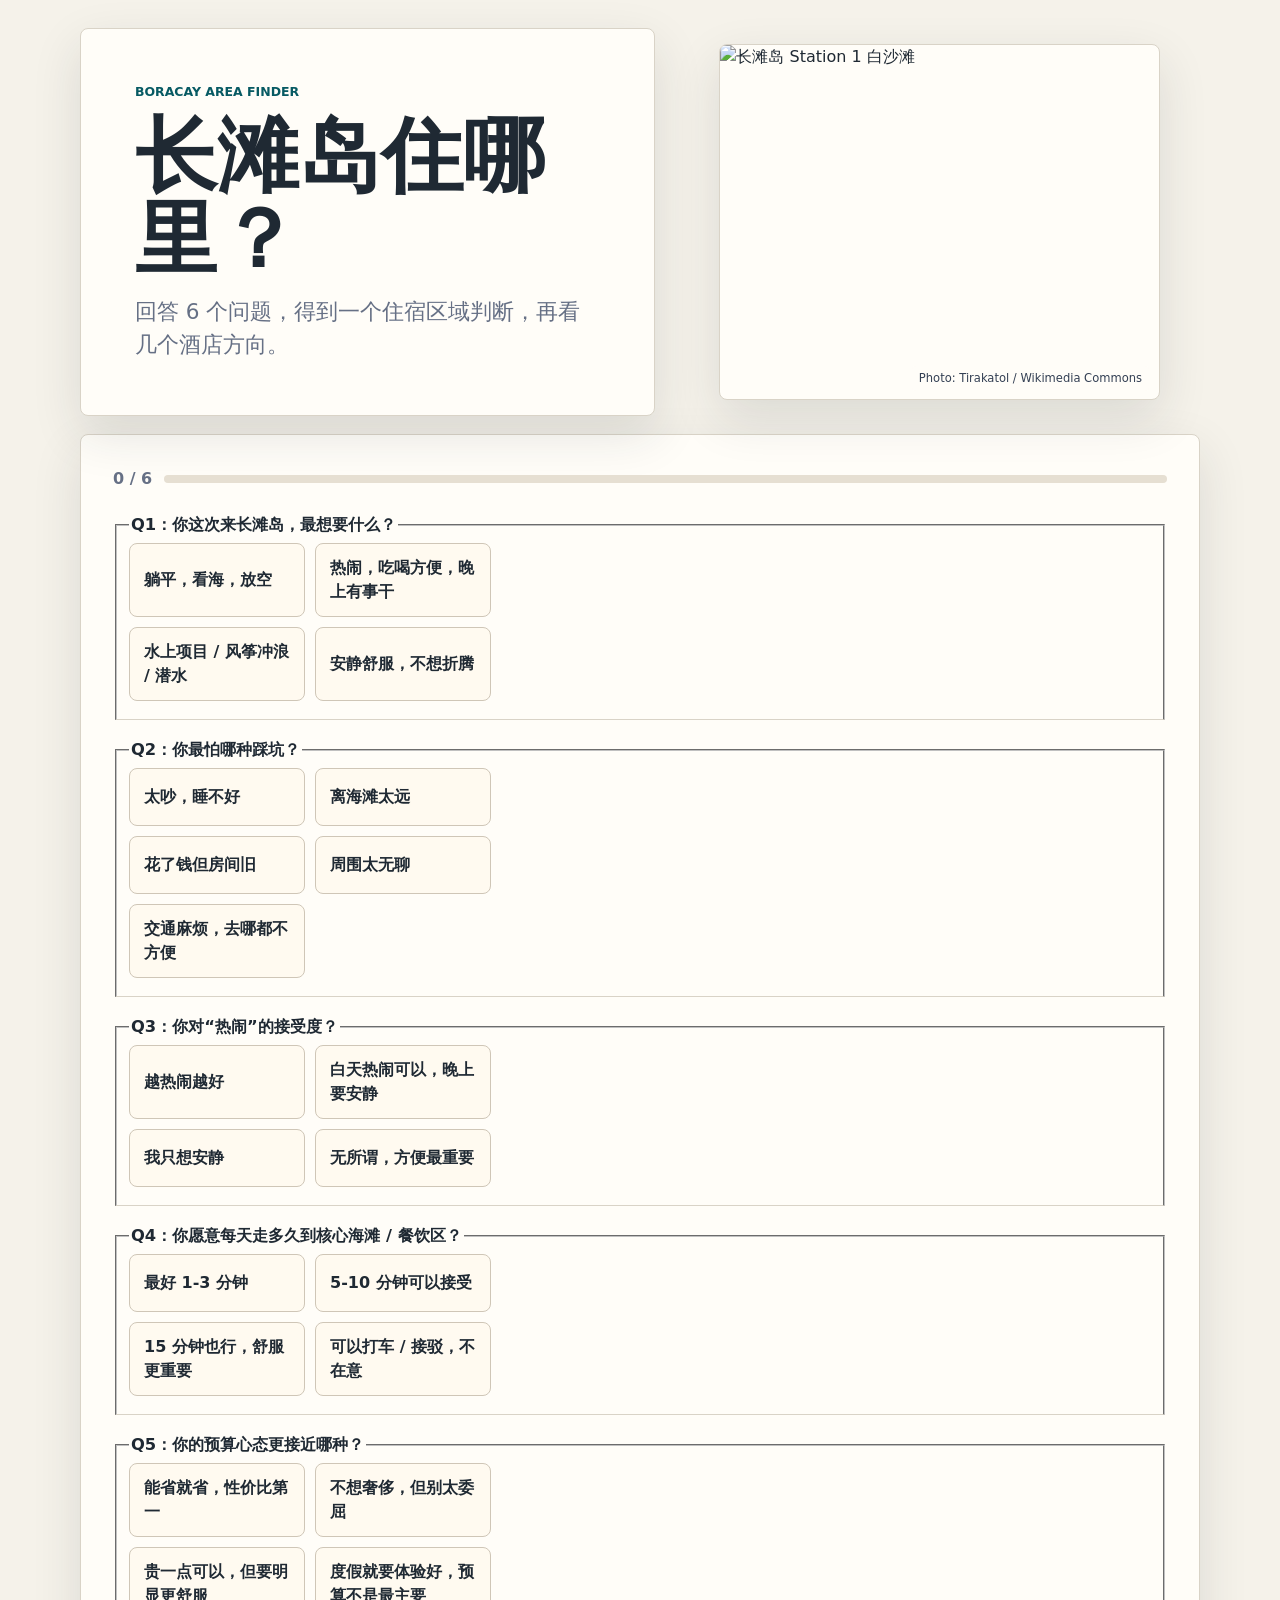
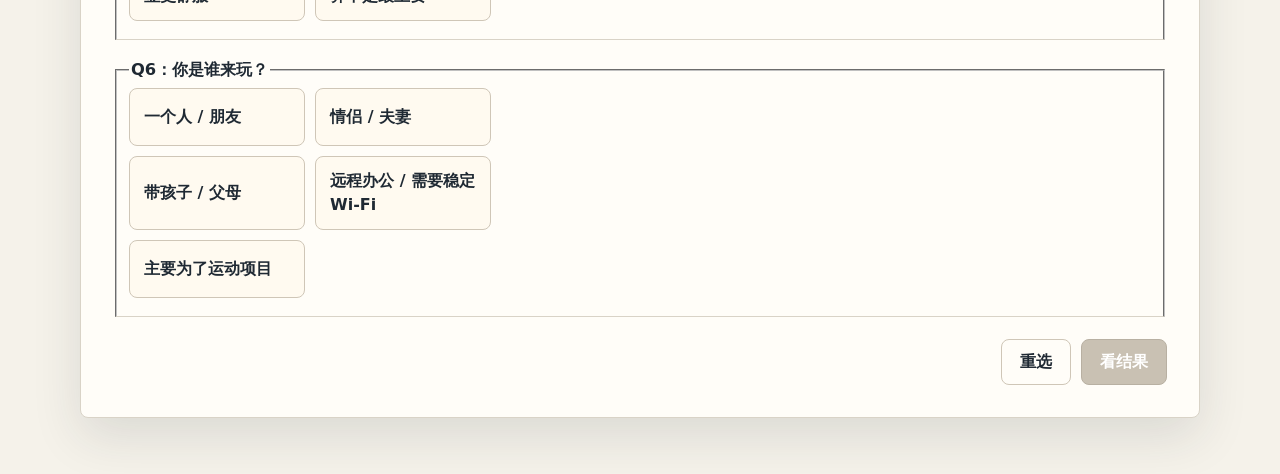
==== index.html @ ae8f5833 "Build Boracay area finder MVP" ====
<!doctype html>
<html lang="zh-CN">
  <head>
    <meta charset="utf-8" />
    <meta name="viewport" content="width=device-width, initial-scale=1" />
    <title>长滩岛住哪里？</title>
    <meta
      name="description"
      content="回答 6 个问题，判断你更适合住在长滩岛哪个区域。"
    />
    <link rel="stylesheet" href="./styles.css" />
  </head>
  <body>
    <main class="app-shell">
      <section class="intro" aria-labelledby="page-title">
        <div class="intro-copy">
          <p class="eyebrow">Boracay Area Finder</p>
          <h1 id="page-title">长滩岛住哪里？</h1>
          <p class="intro-line">
            回答 6 个问题，得到一个住宿区域判断，再看几个酒店方向。
          </p>
        </div>
        <figure class="beach-photo">
          <img
            src="https://commons.wikimedia.org/wiki/Special:Redirect/file/Station_1_beach%2C_boracay_island.jpg?width=1200"
            alt="长滩岛 Station 1 白沙滩"
          />
          <figcaption>Photo: Tirakatol / Wikimedia Commons</figcaption>
        </figure>
      </section>

      <section class="quiz-panel" aria-label="住宿区域问卷">
        <div class="progress-row">
          <span id="progressText">0 / 6</span>
          <div class="progress-track" aria-hidden="true">
            <div id="progressBar" class="progress-bar"></div>
          </div>
        </div>

        <form id="quizForm" class="quiz-form"></form>

        <div class="actions">
          <button id="resetButton" class="ghost-button" type="button">重选</button>
          <button id="resultButton" class="primary-button" type="button" disabled>
            看结果
          </button>
        </div>
      </section>

      <section id="resultPanel" class="result-panel" aria-live="polite" hidden>
        <div class="result-header">
          <p class="eyebrow">Result</p>
          <h2>
            你最适合住：
            <span id="mainAreaName"></span>
          </h2>
          <p id="needSummary" class="need-summary"></p>
        </div>

        <div class="result-grid">
          <section class="result-block">
            <h3>为什么是这里</h3>
            <p id="reasonText"></p>
          </section>

          <section class="result-block compact-list">
            <h3>备选</h3>
            <ul id="backupList"></ul>
          </section>

          <section class="result-block compact-list">
            <h3>不建议</h3>
            <ul id="avoidList"></ul>
          </section>
        </div>

        <section class="checks-block">
          <h3>选酒店时重点看</h3>
          <ol id="checkList"></ol>
        </section>

        <section class="hotel-section">
          <div class="section-heading">
            <h3>酒店候选</h3>
            <p>候选库是人工维护的初筛方向，预订前要重新看近一年评论、价格和取消政策。</p>
          </div>
          <div id="hotelList" class="hotel-list"></div>
        </section>
      </section>
    </main>

    <script src="./data/boracay-hotels.js"></script>
    <script src="./app.js"></script>
  </body>
</html>
---- styles.css ----
:root {
  color-scheme: light;
  --bg: #f5f2ea;
  --panel: #fffdf8;
  --ink: #1f2933;
  --muted: #667085;
  --line: #d9d3c7;
  --teal: #007c89;
  --teal-deep: #075a63;
  --coral: #d45b3f;
  --amber: #b9851f;
  --green: #2f7d57;
  --shadow: 0 18px 50px rgba(31, 41, 51, 0.12);
}

* {
  box-sizing: border-box;
}

body {
  margin: 0;
  min-width: 320px;
  background: var(--bg);
  color: var(--ink);
  font-family:
    Inter, ui-sans-serif, system-ui, -apple-system, BlinkMacSystemFont, "Segoe UI",
    sans-serif;
  line-height: 1.5;
}

button,
input {
  font: inherit;
}

.app-shell {
  width: min(1120px, calc(100% - 32px));
  margin: 0 auto;
  padding: 28px 0 56px;
}

.intro {
  display: grid;
  grid-template-columns: minmax(0, 1.05fr) minmax(280px, 0.95fr);
  gap: 24px;
  align-items: stretch;
  margin-bottom: 18px;
}

.intro-copy,
.beach-photo,
.quiz-panel,
.result-panel {
  border: 1px solid var(--line);
  border-radius: 8px;
  background: var(--panel);
  box-shadow: var(--shadow);
}

.intro-copy {
  display: flex;
  min-height: 280px;
  flex-direction: column;
  justify-content: center;
  padding: clamp(28px, 5vw, 54px);
}

.eyebrow {
  margin: 0 0 12px;
  color: var(--teal-deep);
  font-size: 0.78rem;
  font-weight: 750;
  text-transform: uppercase;
}

h1,
h2,
h3,
p {
  margin-top: 0;
}

h1 {
  margin-bottom: 16px;
  font-size: clamp(2.35rem, 7vw, 5.1rem);
  line-height: 1.02;
  letter-spacing: 0;
}

h2 {
  margin-bottom: 12px;
  font-size: clamp(1.65rem, 4vw, 2.8rem);
  line-height: 1.12;
  letter-spacing: 0;
}

h3 {
  margin-bottom: 10px;
  font-size: 1rem;
  line-height: 1.2;
}

.intro-line {
  max-width: 620px;
  margin-bottom: 0;
  color: var(--muted);
  font-size: clamp(1.02rem, 2.2vw, 1.35rem);
}

.beach-photo {
  position: relative;
  min-height: 280px;
  overflow: hidden;
}

.beach-photo img {
  display: block;
  width: 100%;
  height: 100%;
  min-height: 280px;
  object-fit: cover;
}

.beach-photo figcaption {
  position: absolute;
  right: 10px;
  bottom: 8px;
  max-width: calc(100% - 20px);
  border-radius: 4px;
  background: rgba(255, 253, 248, 0.86);
  color: #344054;
  font-size: 0.72rem;
  padding: 4px 7px;
}

.quiz-panel,
.result-panel {
  padding: clamp(18px, 4vw, 32px);
}

.progress-row {
  display: grid;
  grid-template-columns: auto minmax(120px, 1fr);
  gap: 12px;
  align-items: center;
  margin-bottom: 22px;
  color: var(--muted);
  font-weight: 700;
}

.progress-track {
  height: 8px;
  overflow: hidden;
  border-radius: 999px;
  background: #e6dfd2;
}

.progress-bar {
  width: 0;
  height: 100%;
  border-radius: inherit;
  background: linear-gradient(90deg, var(--teal), var(--coral));
  transition: width 160ms ease;
}

.quiz-form {
  display: grid;
  gap: 18px;
}

.question-block {
  display: grid;
  grid-template-columns: minmax(180px, 0.72fr) minmax(0, 1.28fr);
  gap: 16px;
  align-items: start;
  padding-bottom: 18px;
  border-bottom: 1px solid var(--line);
}

.question-title {
  margin-bottom: 0;
  font-size: 1.02rem;
  font-weight: 800;
}

.options-grid {
  display: grid;
  grid-template-columns: repeat(2, minmax(0, 1fr));
  gap: 10px;
}

.option-button {
  min-height: 58px;
  border: 1px solid #cfc6b7;
  border-radius: 8px;
  background: #fffaf0;
  color: var(--ink);
  cursor: pointer;
  font-weight: 700;
  padding: 12px 14px;
  text-align: left;
  transition:
    background 140ms ease,
    border-color 140ms ease,
    color 140ms ease,
    transform 140ms ease;
}

.option-button:hover {
  border-color: var(--teal);
  transform: translateY(-1px);
}

.option-button.is-selected {
  border-color: var(--teal-deep);
  background: var(--teal);
  color: #fff;
}

.actions {
  display: flex;
  justify-content: flex-end;
  gap: 10px;
  margin-top: 22px;
}

.primary-button,
.ghost-button {
  min-height: 44px;
  border-radius: 8px;
  cursor: pointer;
  font-weight: 800;
  padding: 10px 18px;
}

.primary-button {
  border: 1px solid var(--teal-deep);
  background: var(--teal-deep);
  color: #fff;
}

.primary-button:disabled {
  border-color: #b8b0a2;
  background: #c9c1b3;
  cursor: not-allowed;
}

.ghost-button {
  border: 1px solid #cfc6b7;
  background: transparent;
  color: var(--ink);
}

.result-panel {
  margin-top: 18px;
}

.result-header {
  margin-bottom: 22px;
}

.need-summary {
  max-width: 820px;
  margin-bottom: 0;
  color: var(--teal-deep);
  font-size: 1.14rem;
  font-weight: 750;
}

.result-grid {
  display: grid;
  grid-template-columns: minmax(0, 1.35fr) repeat(2, minmax(200px, 0.82fr));
  gap: 14px;
}

.result-block,
.checks-block {
  border: 1px solid var(--line);
  border-radius: 8px;
  background: #fffaf0;
  padding: 18px;
}

.result-block p,
.section-heading p {
  margin-bottom: 0;
  color: var(--muted);
}

.compact-list ul,
.checks-block ol {
  display: grid;
  gap: 10px;
  margin: 0;
  padding-left: 20px;
}

.compact-list li,
.checks-block li {
  color: #344054;
}

.checks-block {
  margin-top: 14px;
}

.hotel-section {
  margin-top: 24px;
}

.section-heading {
  display: flex;
  justify-content: space-between;
  gap: 18px;
  align-items: end;
  margin-bottom: 14px;
}

.section-heading h3 {
  margin-bottom: 0;
}

.section-heading p {
  max-width: 560px;
  font-size: 0.92rem;
}

.hotel-list {
  display: grid;
  grid-template-columns: repeat(3, minmax(0, 1fr));
  gap: 12px;
}

.hotel-card {
  display: grid;
  min-height: 220px;
  border: 1px solid var(--line);
  border-radius: 8px;
  background: #fffdf8;
  padding: 16px;
}

.hotel-card h4 {
  margin: 0 0 8px;
  font-size: 1.02rem;
}

.hotel-card p {
  margin-bottom: 10px;
  color: var(--muted);
}

.hotel-meta {
  display: flex;
  flex-wrap: wrap;
  gap: 6px;
  margin-top: auto;
}

.pill {
  border-radius: 999px;
  background: #eaf4f1;
  color: var(--green);
  font-size: 0.76rem;
  font-weight: 800;
  padding: 4px 8px;
}

.watch {
  color: var(--coral);
  font-weight: 750;
}

@media (max-width: 860px) {
  .intro,
  .question-block,
  .result-grid,
  .hotel-list {
    grid-template-columns: 1fr;
  }

  .intro-copy {
    min-height: 0;
  }

  .section-heading {
    display: block;
  }
}

@media (max-width: 560px) {
  .app-shell {
    width: min(100% - 20px, 1120px);
    padding-top: 10px;
  }

  .options-grid {
    grid-template-columns: 1fr;
  }

  .actions {
    display: grid;
    grid-template-columns: 1fr 1fr;
  }
}
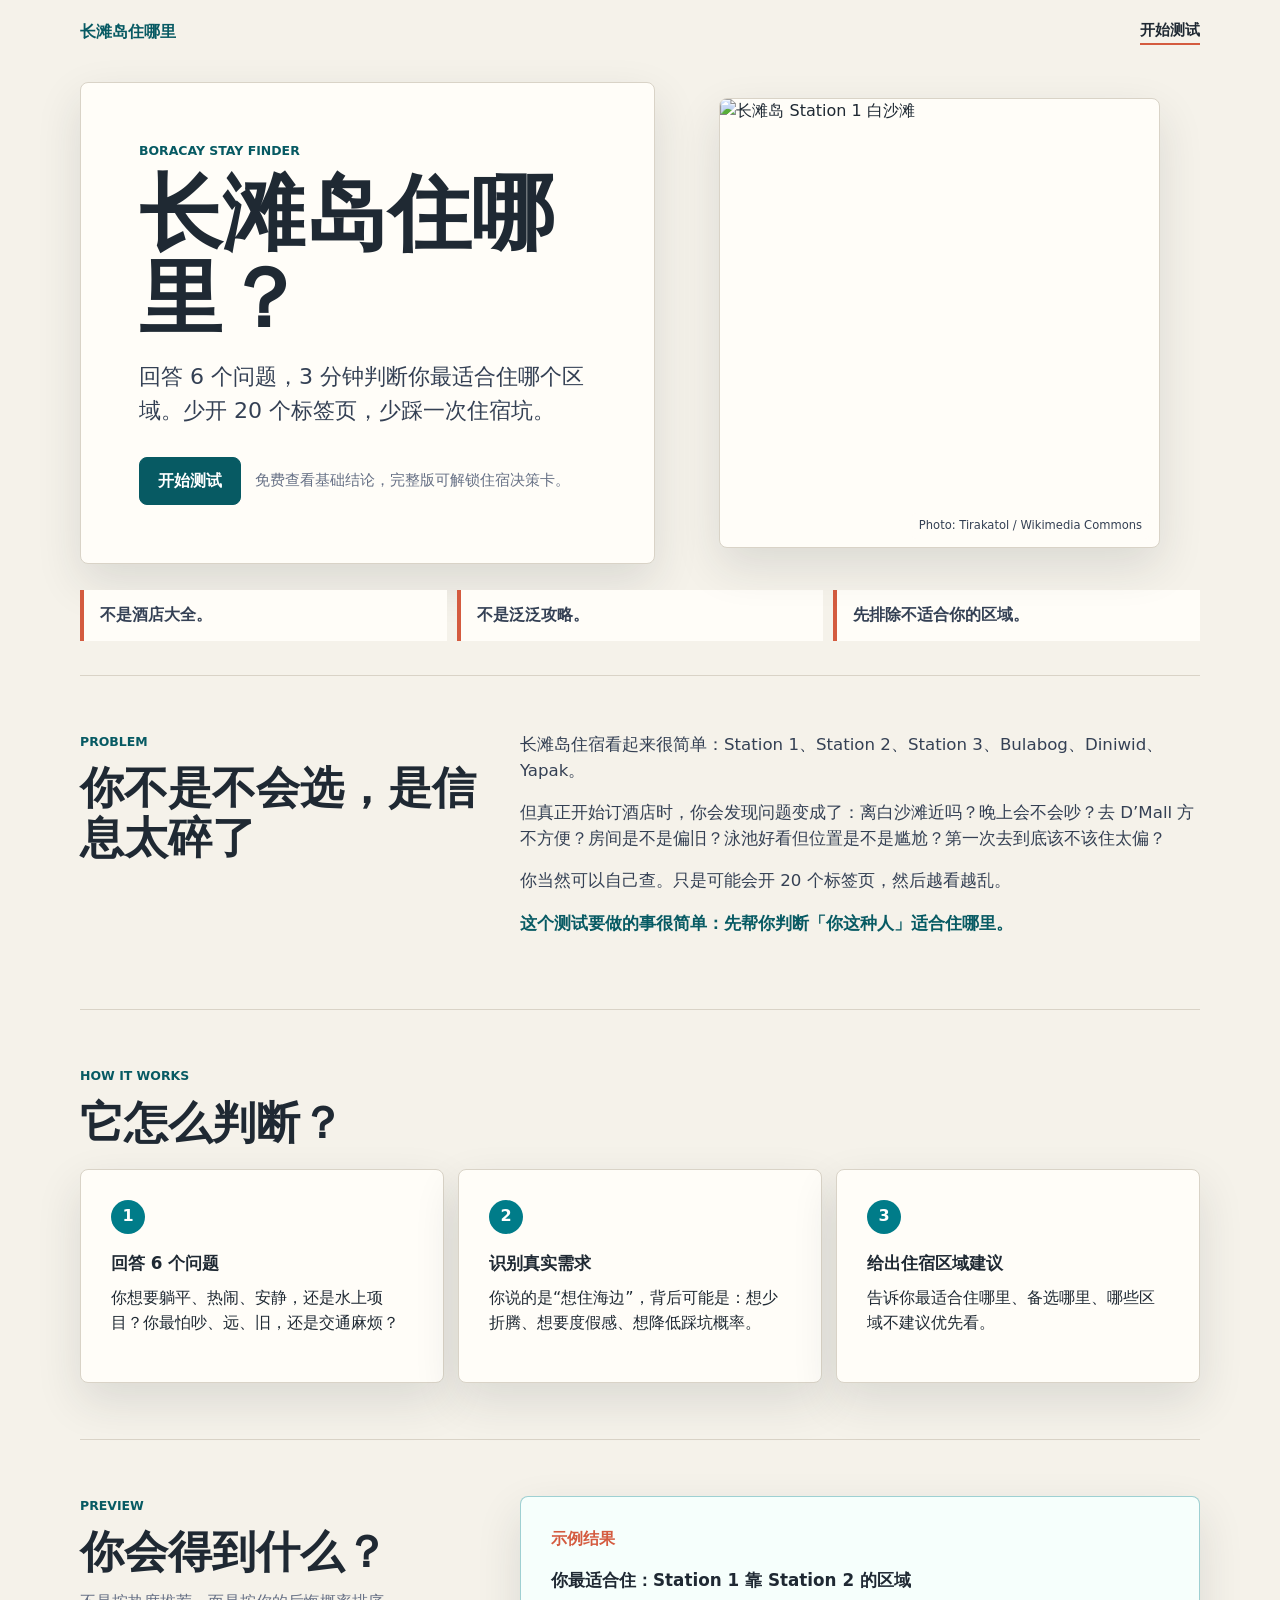
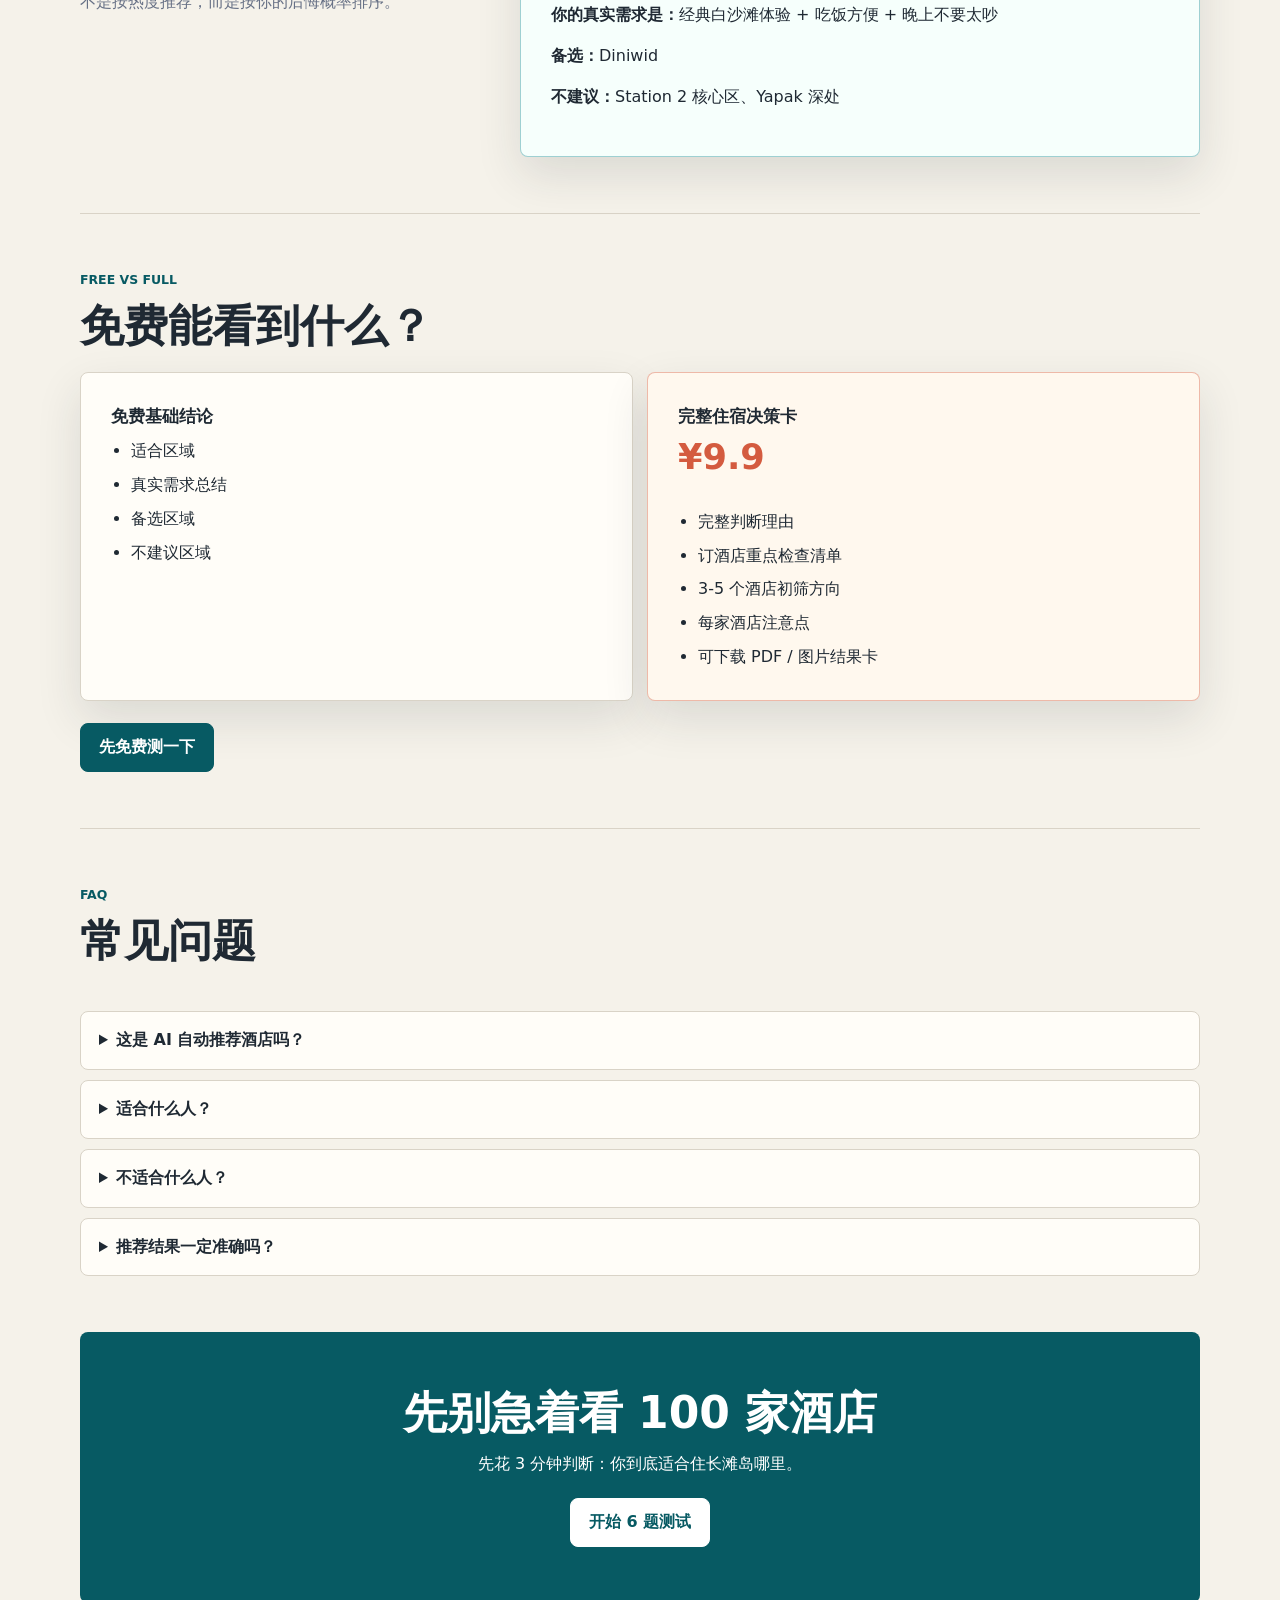
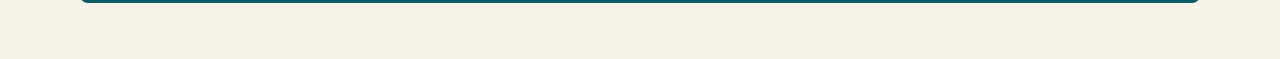
==== commit 8aefc1d0: "Add multi-page unlock flow MVP" ====
--- a/index.html
+++ b/index.html
@@ -6,21 +6,30 @@
     <title>长滩岛住哪里？</title>
     <meta
       name="description"
-      content="回答 6 个问题，判断你更适合住在长滩岛哪个区域。"
+      content="回答 6 个问题，3 分钟判断你最适合住长滩岛哪个区域。"
     />
     <link rel="stylesheet" href="./styles.css" />
   </head>
-  <body>
-    <main class="app-shell">
-      <section class="intro" aria-labelledby="page-title">
-        <div class="intro-copy">
-          <p class="eyebrow">Boracay Area Finder</p>
-          <h1 id="page-title">长滩岛住哪里？</h1>
-          <p class="intro-line">
-            回答 6 个问题，得到一个住宿区域判断，再看几个酒店方向。
+  <body data-page="landing">
+    <header class="site-header">
+      <a class="brand" href="./">长滩岛住哪里</a>
+      <a class="header-link" href="./quiz/">开始测试</a>
+    </header>
+
+    <main>
+      <section class="hero-band">
+        <div class="hero-copy">
+          <p class="eyebrow">Boracay Stay Finder</p>
+          <h1>长滩岛住哪里？</h1>
+          <p class="hero-subtitle">
+            回答 6 个问题，3 分钟判断你最适合住哪个区域。少开 20 个标签页，少踩一次住宿坑。
           </p>
+          <div class="hero-actions">
+            <a class="primary-button" href="./quiz/">开始测试</a>
+            <p>免费查看基础结论，完整版可解锁住宿决策卡。</p>
+          </div>
         </div>
-        <figure class="beach-photo">
+        <figure class="hero-photo">
           <img
             src="https://commons.wikimedia.org/wiki/Special:Redirect/file/Station_1_beach%2C_boracay_island.jpg?width=1200"
             alt="长滩岛 Station 1 白沙滩"
@@ -29,67 +38,126 @@
         </figure>
       </section>
 
-      <section class="quiz-panel" aria-label="住宿区域问卷">
-        <div class="progress-row">
-          <span id="progressText">0 / 6</span>
-          <div class="progress-track" aria-hidden="true">
-            <div id="progressBar" class="progress-bar"></div>
-          </div>
+      <section class="trust-row" aria-label="产品定位">
+        <p>不是酒店大全。</p>
+        <p>不是泛泛攻略。</p>
+        <p>先排除不适合你的区域。</p>
+      </section>
+
+      <section class="content-band split-band">
+        <div>
+          <p class="eyebrow">Problem</p>
+          <h2>你不是不会选，是信息太碎了</h2>
         </div>
-
-        <form id="quizForm" class="quiz-form"></form>
-
-        <div class="actions">
-          <button id="resetButton" class="ghost-button" type="button">重选</button>
-          <button id="resultButton" class="primary-button" type="button" disabled>
-            看结果
-          </button>
+        <div class="long-copy">
+          <p>
+            长滩岛住宿看起来很简单：Station 1、Station 2、Station 3、Bulabog、Diniwid、Yapak。
+          </p>
+          <p>
+            但真正开始订酒店时，你会发现问题变成了：离白沙滩近吗？晚上会不会吵？去 D’Mall 方不方便？房间是不是偏旧？泳池好看但位置是不是尴尬？第一次去到底该不该住太偏？
+          </p>
+          <p>你当然可以自己查。只是可能会开 20 个标签页，然后越看越乱。</p>
+          <p class="strong-line">这个测试要做的事很简单：先帮你判断「你这种人」适合住哪里。</p>
         </div>
       </section>
 
-      <section id="resultPanel" class="result-panel" aria-live="polite" hidden>
-        <div class="result-header">
-          <p class="eyebrow">Result</p>
-          <h2>
-            你最适合住：
-            <span id="mainAreaName"></span>
-          </h2>
-          <p id="needSummary" class="need-summary"></p>
+      <section class="content-band">
+        <div class="section-heading">
+          <p class="eyebrow">How it works</p>
+          <h2>它怎么判断？</h2>
         </div>
+        <div class="steps-grid">
+          <article class="info-card">
+            <span class="step-number">1</span>
+            <h3>回答 6 个问题</h3>
+            <p>你想要躺平、热闹、安静，还是水上项目？你最怕吵、远、旧，还是交通麻烦？</p>
+          </article>
+          <article class="info-card">
+            <span class="step-number">2</span>
+            <h3>识别真实需求</h3>
+            <p>你说的是“想住海边”，背后可能是：想少折腾、想要度假感、想降低踩坑概率。</p>
+          </article>
+          <article class="info-card">
+            <span class="step-number">3</span>
+            <h3>给出住宿区域建议</h3>
+            <p>告诉你最适合住哪里、备选哪里、哪些区域不建议优先看。</p>
+          </article>
+        </div>
+      </section>
 
-        <div class="result-grid">
-          <section class="result-block">
-            <h3>为什么是这里</h3>
-            <p id="reasonText"></p>
-          </section>
+      <section class="content-band preview-band">
+        <div>
+          <p class="eyebrow">Preview</p>
+          <h2>你会得到什么？</h2>
+          <p class="muted-copy">不是按热度推荐，而是按你的后悔概率排序。</p>
+        </div>
+        <article class="sample-result">
+          <p class="sample-label">示例结果</p>
+          <h3>你最适合住：Station 1 靠 Station 2 的区域</h3>
+          <p><strong>你的真实需求是：</strong>经典白沙滩体验 + 吃饭方便 + 晚上不要太吵</p>
+          <p><strong>备选：</strong>Diniwid</p>
+          <p><strong>不建议：</strong>Station 2 核心区、Yapak 深处</p>
+        </article>
+      </section>
 
-          <section class="result-block compact-list">
-            <h3>备选</h3>
-            <ul id="backupList"></ul>
-          </section>
+      <section class="content-band">
+        <div class="section-heading">
+          <p class="eyebrow">Free vs Full</p>
+          <h2>免费能看到什么？</h2>
+        </div>
+        <div class="compare-grid">
+          <article class="info-card">
+            <h3>免费基础结论</h3>
+            <ul class="plain-list">
+              <li>适合区域</li>
+              <li>真实需求总结</li>
+              <li>备选区域</li>
+              <li>不建议区域</li>
+            </ul>
+          </article>
+          <article class="info-card featured-card">
+            <h3>完整住宿决策卡</h3>
+            <p class="price-line">¥9.9</p>
+            <ul class="plain-list">
+              <li>完整判断理由</li>
+              <li>订酒店重点检查清单</li>
+              <li>3-5 个酒店初筛方向</li>
+              <li>每家酒店注意点</li>
+              <li>可下载 PDF / 图片结果卡</li>
+            </ul>
+          </article>
+        </div>
+        <a class="primary-button section-cta" href="./quiz/">先免费测一下</a>
+      </section>
 
-          <section class="result-block compact-list">
-            <h3>不建议</h3>
-            <ul id="avoidList"></ul>
-          </section>
+      <section class="content-band faq-band">
+        <div class="section-heading">
+          <p class="eyebrow">FAQ</p>
+          <h2>常见问题</h2>
         </div>
+        <details>
+          <summary>这是 AI 自动推荐酒店吗？</summary>
+          <p>不是简单把酒店按评分排序。它会先根据你的回答判断适合的住宿区域，再给出初筛方向。酒店候选库会尽量保持人工维护，避免纯 AI 瞎编。</p>
+        </details>
+        <details>
+          <summary>适合什么人？</summary>
+          <p>适合第一次去长滩岛、懒得做大量功课、但又不想随便订酒店的人。尤其适合情侣、朋友出行、带父母或孩子、预算不低但怕花冤枉钱的人。</p>
+        </details>
+        <details>
+          <summary>不适合什么人？</summary>
+          <p>如果你已经非常熟悉长滩岛，或者只想找最低价酒店，这个测试可能不是最适合你。</p>
+        </details>
+        <details>
+          <summary>推荐结果一定准确吗？</summary>
+          <p>它不是保证你一定订到完美酒店，而是帮你快速缩小选择范围，减少明显踩坑。预订前仍建议查看近一年评论、实时价格和取消政策。</p>
+        </details>
+      </section>
 
-        <section class="checks-block">
-          <h3>选酒店时重点看</h3>
-          <ol id="checkList"></ol>
-        </section>
-
-        <section class="hotel-section">
-          <div class="section-heading">
-            <h3>酒店候选</h3>
-            <p>候选库是人工维护的初筛方向，预订前要重新看近一年评论、价格和取消政策。</p>
-          </div>
-          <div id="hotelList" class="hotel-list"></div>
-        </section>
+      <section class="final-cta">
+        <h2>先别急着看 100 家酒店</h2>
+        <p>先花 3 分钟判断：你到底适合住长滩岛哪里。</p>
+        <a class="primary-button" href="./quiz/">开始 6 题测试</a>
       </section>
     </main>
-
-    <script src="./data/boracay-hotels.js"></script>
-    <script src="./app.js"></script>
   </body>
 </html>
--- a/styles.css
+++ b/styles.css
@@ -8,9 +8,9 @@
   --teal: #007c89;
   --teal-deep: #075a63;
   --coral: #d45b3f;
-  --amber: #b9851f;
+  --sand: #fff4dd;
   --green: #2f7d57;
-  --shadow: 0 18px 50px rgba(31, 41, 51, 0.12);
+  --shadow: 0 18px 46px rgba(31, 41, 51, 0.12);
 }
 
 * {
@@ -25,7 +25,7 @@
   font-family:
     Inter, ui-sans-serif, system-ui, -apple-system, BlinkMacSystemFont, "Segoe UI",
     sans-serif;
-  line-height: 1.5;
+  line-height: 1.55;
 }
 
 button,
@@ -33,95 +33,149 @@
   font: inherit;
 }
 
-.app-shell {
+a {
+  color: inherit;
+}
+
+h1,
+h2,
+h3,
+h4,
+p {
+  margin-top: 0;
+}
+
+h1 {
+  margin-bottom: 18px;
+  font-size: clamp(2.45rem, 7vw, 5.2rem);
+  line-height: 1.02;
+  letter-spacing: 0;
+}
+
+h2 {
+  margin-bottom: 14px;
+  font-size: clamp(1.6rem, 4vw, 2.75rem);
+  line-height: 1.12;
+  letter-spacing: 0;
+}
+
+h3 {
+  margin-bottom: 10px;
+  font-size: 1.05rem;
+}
+
+.site-header {
+  display: flex;
+  width: min(1120px, calc(100% - 32px));
+  min-height: 64px;
+  margin: 0 auto;
+  align-items: center;
+  justify-content: space-between;
+  gap: 18px;
+}
+
+.brand,
+.header-link {
+  text-decoration: none;
+}
+
+.brand {
+  color: var(--teal-deep);
+  font-weight: 850;
+}
+
+.header-link {
+  border-bottom: 2px solid var(--coral);
+  color: var(--ink);
+  font-size: 0.94rem;
+  font-weight: 800;
+}
+
+.hero-band,
+.content-band,
+.final-cta,
+.page-shell {
   width: min(1120px, calc(100% - 32px));
   margin: 0 auto;
-  padding: 28px 0 56px;
-}
-
-.intro {
-  display: grid;
-  grid-template-columns: minmax(0, 1.05fr) minmax(280px, 0.95fr);
+}
+
+.hero-band {
+  display: grid;
+  grid-template-columns: minmax(0, 1.05fr) minmax(300px, 0.95fr);
   gap: 24px;
   align-items: stretch;
-  margin-bottom: 18px;
-}
-
-.intro-copy,
-.beach-photo,
-.quiz-panel,
-.result-panel {
+  padding: 18px 0 26px;
+}
+
+.hero-copy,
+.hero-photo,
+.sample-result,
+.info-card,
+.result-card,
+.locked-panel,
+.price-card,
+.value-block,
+.decision-card,
+.empty-state,
+.quiz-panel {
   border: 1px solid var(--line);
   border-radius: 8px;
   background: var(--panel);
   box-shadow: var(--shadow);
 }
 
-.intro-copy {
+.hero-copy {
   display: flex;
-  min-height: 280px;
+  min-height: 430px;
   flex-direction: column;
   justify-content: center;
-  padding: clamp(28px, 5vw, 54px);
+  padding: clamp(28px, 5vw, 58px);
 }
 
 .eyebrow {
-  margin: 0 0 12px;
+  margin-bottom: 12px;
   color: var(--teal-deep);
   font-size: 0.78rem;
-  font-weight: 750;
+  font-weight: 850;
   text-transform: uppercase;
 }
 
-h1,
-h2,
-h3,
-p {
-  margin-top: 0;
-}
-
-h1 {
-  margin-bottom: 16px;
-  font-size: clamp(2.35rem, 7vw, 5.1rem);
-  line-height: 1.02;
-  letter-spacing: 0;
-}
-
-h2 {
-  margin-bottom: 12px;
-  font-size: clamp(1.65rem, 4vw, 2.8rem);
-  line-height: 1.12;
-  letter-spacing: 0;
-}
-
-h3 {
-  margin-bottom: 10px;
-  font-size: 1rem;
-  line-height: 1.2;
-}
-
-.intro-line {
-  max-width: 620px;
-  margin-bottom: 0;
+.hero-subtitle {
+  max-width: 680px;
+  margin-bottom: 28px;
+  color: #344054;
+  font-size: clamp(1.08rem, 2.2vw, 1.38rem);
+}
+
+.hero-actions {
+  display: flex;
+  flex-wrap: wrap;
+  gap: 14px;
+  align-items: center;
+}
+
+.hero-actions p {
+  max-width: 320px;
+  margin: 0;
   color: var(--muted);
-  font-size: clamp(1.02rem, 2.2vw, 1.35rem);
-}
-
-.beach-photo {
+  font-size: 0.92rem;
+}
+
+.hero-photo {
   position: relative;
-  min-height: 280px;
+  min-height: 430px;
   overflow: hidden;
 }
 
-.beach-photo img {
+.hero-photo img {
   display: block;
   width: 100%;
   height: 100%;
-  min-height: 280px;
+  min-height: 430px;
   object-fit: cover;
 }
 
-.beach-photo figcaption {
+.hero-photo figcaption {
   position: absolute;
   right: 10px;
   bottom: 8px;
@@ -133,9 +187,214 @@
   padding: 4px 7px;
 }
 
-.quiz-panel,
-.result-panel {
-  padding: clamp(18px, 4vw, 32px);
+.trust-row {
+  display: grid;
+  width: min(1120px, calc(100% - 32px));
+  margin: 0 auto 34px;
+  grid-template-columns: repeat(3, 1fr);
+  gap: 10px;
+}
+
+.trust-row p {
+  margin: 0;
+  border-left: 4px solid var(--coral);
+  background: #fffdf8;
+  color: #344054;
+  font-weight: 800;
+  padding: 13px 16px;
+}
+
+.content-band {
+  padding: 56px 0;
+  border-top: 1px solid var(--line);
+}
+
+.split-band,
+.preview-band {
+  display: grid;
+  grid-template-columns: minmax(220px, 0.75fr) minmax(0, 1.25fr);
+  gap: 32px;
+  align-items: start;
+}
+
+.long-copy {
+  max-width: 760px;
+  color: #344054;
+  font-size: 1.04rem;
+}
+
+.strong-line {
+  color: var(--teal-deep);
+  font-weight: 850;
+}
+
+.section-heading {
+  max-width: 720px;
+  margin-bottom: 22px;
+}
+
+.muted-copy,
+.fine-print {
+  color: var(--muted);
+}
+
+.steps-grid,
+.compare-grid,
+.pay-layout {
+  display: grid;
+  grid-template-columns: repeat(3, minmax(0, 1fr));
+  gap: 14px;
+}
+
+.compare-grid,
+.pay-layout {
+  grid-template-columns: repeat(2, minmax(0, 1fr));
+}
+
+.info-card,
+.sample-result,
+.result-card,
+.locked-panel,
+.price-card,
+.value-block,
+.decision-card,
+.empty-state,
+.quiz-panel {
+  padding: clamp(18px, 3.5vw, 30px);
+}
+
+.step-number {
+  display: inline-grid;
+  width: 34px;
+  height: 34px;
+  margin-bottom: 16px;
+  border-radius: 999px;
+  place-items: center;
+  background: var(--teal);
+  color: #fff;
+  font-weight: 850;
+}
+
+.sample-result {
+  border-color: rgba(0, 124, 137, 0.36);
+  background: #f6fffc;
+}
+
+.sample-label,
+.price-line {
+  color: var(--coral);
+  font-weight: 850;
+}
+
+.featured-card {
+  border-color: rgba(212, 91, 63, 0.4);
+  background: #fff8ee;
+}
+
+.price-line {
+  font-size: 2.2rem;
+  line-height: 1;
+}
+
+.plain-list {
+  display: grid;
+  gap: 9px;
+  margin: 0;
+  padding-left: 20px;
+}
+
+.section-cta {
+  margin-top: 22px;
+}
+
+.faq-band {
+  display: grid;
+  gap: 10px;
+}
+
+details {
+  border: 1px solid var(--line);
+  border-radius: 8px;
+  background: var(--panel);
+  padding: 16px 18px;
+}
+
+summary {
+  cursor: pointer;
+  font-weight: 850;
+}
+
+details p {
+  margin: 12px 0 0;
+  color: var(--muted);
+}
+
+.final-cta {
+  margin-bottom: 56px;
+  border-radius: 8px;
+  background: var(--teal-deep);
+  color: #fff;
+  padding: clamp(28px, 5vw, 56px);
+  text-align: center;
+}
+
+.final-cta p {
+  margin-bottom: 22px;
+}
+
+.primary-button,
+.ghost-button {
+  display: inline-flex;
+  min-height: 46px;
+  align-items: center;
+  justify-content: center;
+  border-radius: 8px;
+  cursor: pointer;
+  font-weight: 850;
+  padding: 11px 18px;
+  text-decoration: none;
+}
+
+.primary-button {
+  border: 1px solid var(--teal-deep);
+  background: var(--teal-deep);
+  color: #fff;
+}
+
+.final-cta .primary-button {
+  border-color: #fff;
+  background: #fff;
+  color: var(--teal-deep);
+}
+
+.primary-button:disabled {
+  border-color: #b8b0a2;
+  background: #c9c1b3;
+  cursor: not-allowed;
+}
+
+.ghost-button {
+  border: 1px solid #cfc6b7;
+  background: transparent;
+  color: var(--ink);
+}
+
+.page-shell {
+  padding: 18px 0 64px;
+}
+
+.page-title-block {
+  max-width: 820px;
+  margin-bottom: 24px;
+}
+
+.page-title-block h1 {
+  font-size: clamp(2.2rem, 6vw, 4.4rem);
+}
+
+.page-title-block p:not(.eyebrow) {
+  color: var(--muted);
+  font-size: 1.08rem;
 }
 
 .progress-row {
@@ -145,7 +404,7 @@
   align-items: center;
   margin-bottom: 22px;
   color: var(--muted);
-  font-weight: 700;
+  font-weight: 800;
 }
 
 .progress-track {
@@ -173,14 +432,16 @@
   grid-template-columns: minmax(180px, 0.72fr) minmax(0, 1.28fr);
   gap: 16px;
   align-items: start;
-  padding-bottom: 18px;
+  padding: 0 0 18px;
+  border: 0;
   border-bottom: 1px solid var(--line);
+  margin: 0;
 }
 
 .question-title {
   margin-bottom: 0;
   font-size: 1.02rem;
-  font-weight: 800;
+  font-weight: 850;
 }
 
 .options-grid {
@@ -196,19 +457,13 @@
   background: #fffaf0;
   color: var(--ink);
   cursor: pointer;
-  font-weight: 700;
+  font-weight: 800;
   padding: 12px 14px;
   text-align: left;
-  transition:
-    background 140ms ease,
-    border-color 140ms ease,
-    color 140ms ease,
-    transform 140ms ease;
 }
 
 .option-button:hover {
   border-color: var(--teal);
-  transform: translateY(-1px);
 }
 
 .option-button.is-selected {
@@ -217,112 +472,89 @@
   color: #fff;
 }
 
-.actions {
+.actions,
+.success-actions {
   display: flex;
+  flex-wrap: wrap;
   justify-content: flex-end;
   gap: 10px;
   margin-top: 22px;
 }
 
-.primary-button,
-.ghost-button {
-  min-height: 44px;
-  border-radius: 8px;
-  cursor: pointer;
-  font-weight: 800;
-  padding: 10px 18px;
-}
-
-.primary-button {
-  border: 1px solid var(--teal-deep);
-  background: var(--teal-deep);
-  color: #fff;
-}
-
-.primary-button:disabled {
-  border-color: #b8b0a2;
-  background: #c9c1b3;
-  cursor: not-allowed;
-}
-
-.ghost-button {
-  border: 1px solid #cfc6b7;
-  background: transparent;
-  color: var(--ink);
-}
-
-.result-panel {
+.result-card,
+.locked-panel,
+.decision-card,
+.empty-state {
+  margin-bottom: 18px;
+}
+
+.need-summary {
+  color: var(--teal-deep);
+  font-size: 1.18rem;
+  font-weight: 850;
+}
+
+.result-columns {
+  display: grid;
+  grid-template-columns: repeat(2, minmax(0, 1fr));
+  gap: 14px;
   margin-top: 18px;
 }
 
-.result-header {
-  margin-bottom: 22px;
-}
-
-.need-summary {
-  max-width: 820px;
-  margin-bottom: 0;
-  color: var(--teal-deep);
-  font-size: 1.14rem;
-  font-weight: 750;
-}
-
-.result-grid {
-  display: grid;
-  grid-template-columns: minmax(0, 1.35fr) repeat(2, minmax(200px, 0.82fr));
-  gap: 14px;
-}
-
-.result-block,
+.result-columns > div,
 .checks-block {
   border: 1px solid var(--line);
   border-radius: 8px;
   background: #fffaf0;
-  padding: 18px;
-}
-
-.result-block p,
-.section-heading p {
-  margin-bottom: 0;
+  padding: 16px;
+}
+
+.locked-panel {
+  display: grid;
+  grid-template-columns: minmax(0, 1fr) minmax(220px, 0.7fr);
+  gap: 22px;
+  align-items: start;
+}
+
+.locked-panel .primary-button {
+  grid-column: 1 / -1;
+  width: fit-content;
+}
+
+.pay-layout .price-card {
+  grid-row: span 2;
+}
+
+.value-block {
+  grid-column: 1 / -1;
+}
+
+.hero-result-line {
+  display: grid;
+  gap: 6px;
+  margin-bottom: 18px;
+}
+
+.hero-result-line span {
   color: var(--muted);
-}
-
-.compact-list ul,
+  font-weight: 800;
+}
+
+.hero-result-line strong {
+  color: var(--teal-deep);
+  font-size: clamp(1.6rem, 5vw, 3rem);
+  line-height: 1.12;
+}
+
+.checks-block {
+  margin: 18px 0;
+}
+
 .checks-block ol {
   display: grid;
   gap: 10px;
   margin: 0;
-  padding-left: 20px;
-}
-
-.compact-list li,
-.checks-block li {
-  color: #344054;
-}
-
-.checks-block {
-  margin-top: 14px;
-}
-
-.hotel-section {
-  margin-top: 24px;
-}
-
-.section-heading {
-  display: flex;
-  justify-content: space-between;
-  gap: 18px;
-  align-items: end;
-  margin-bottom: 14px;
-}
-
-.section-heading h3 {
-  margin-bottom: 0;
-}
-
-.section-heading p {
-  max-width: 560px;
-  font-size: 0.92rem;
+  padding-left: 22px;
 }
 
 .hotel-list {
@@ -362,44 +594,92 @@
   background: #eaf4f1;
   color: var(--green);
   font-size: 0.76rem;
+  font-weight: 850;
+  padding: 4px 8px;
+}
+
+.watch {
+  color: var(--coral) !important;
   font-weight: 800;
-  padding: 4px 8px;
-}
-
-.watch {
-  color: var(--coral);
-  font-weight: 750;
-}
-
-@media (max-width: 860px) {
-  .intro,
-  .question-block,
-  .result-grid,
+}
+
+@media (max-width: 880px) {
+  .hero-band,
+  .split-band,
+  .preview-band,
+  .steps-grid,
+  .compare-grid,
+  .pay-layout,
+  .result-columns,
+  .locked-panel,
+  .hotel-list,
+  .question-block {
+    grid-template-columns: 1fr;
+  }
+
+  .hero-copy,
+  .hero-photo,
+  .hero-photo img {
+    min-height: 0;
+  }
+
+  .hero-photo img {
+    aspect-ratio: 4 / 3;
+  }
+
+  .trust-row {
+    grid-template-columns: 1fr;
+  }
+}
+
+@media (max-width: 560px) {
+  .site-header,
+  .hero-band,
+  .content-band,
+  .final-cta,
+  .page-shell,
+  .trust-row {
+    width: min(100% - 20px, 1120px);
+  }
+
+  .options-grid {
+    grid-template-columns: 1fr;
+  }
+
+  .actions,
+  .success-actions {
+    display: grid;
+    grid-template-columns: 1fr;
+  }
+
+  .locked-panel .primary-button {
+    width: 100%;
+  }
+}
+
+@media print {
+  body {
+    background: #fff;
+  }
+
+  .site-header,
+  .no-print,
+  .success-actions {
+    display: none !important;
+  }
+
+  .page-shell {
+    width: 100%;
+    padding: 0;
+  }
+
+  .decision-card {
+    border: 0;
+    box-shadow: none;
+    padding: 0;
+  }
+
   .hotel-list {
     grid-template-columns: 1fr;
   }
-
-  .intro-copy {
-    min-height: 0;
-  }
-
-  .section-heading {
-    display: block;
-  }
-}
-
-@media (max-width: 560px) {
-  .app-shell {
-    width: min(100% - 20px, 1120px);
-    padding-top: 10px;
-  }
-
-  .options-grid {
-    grid-template-columns: 1fr;
-  }
-
-  .actions {
-    display: grid;
-    grid-template-columns: 1fr 1fr;
-  }
-}
+}
